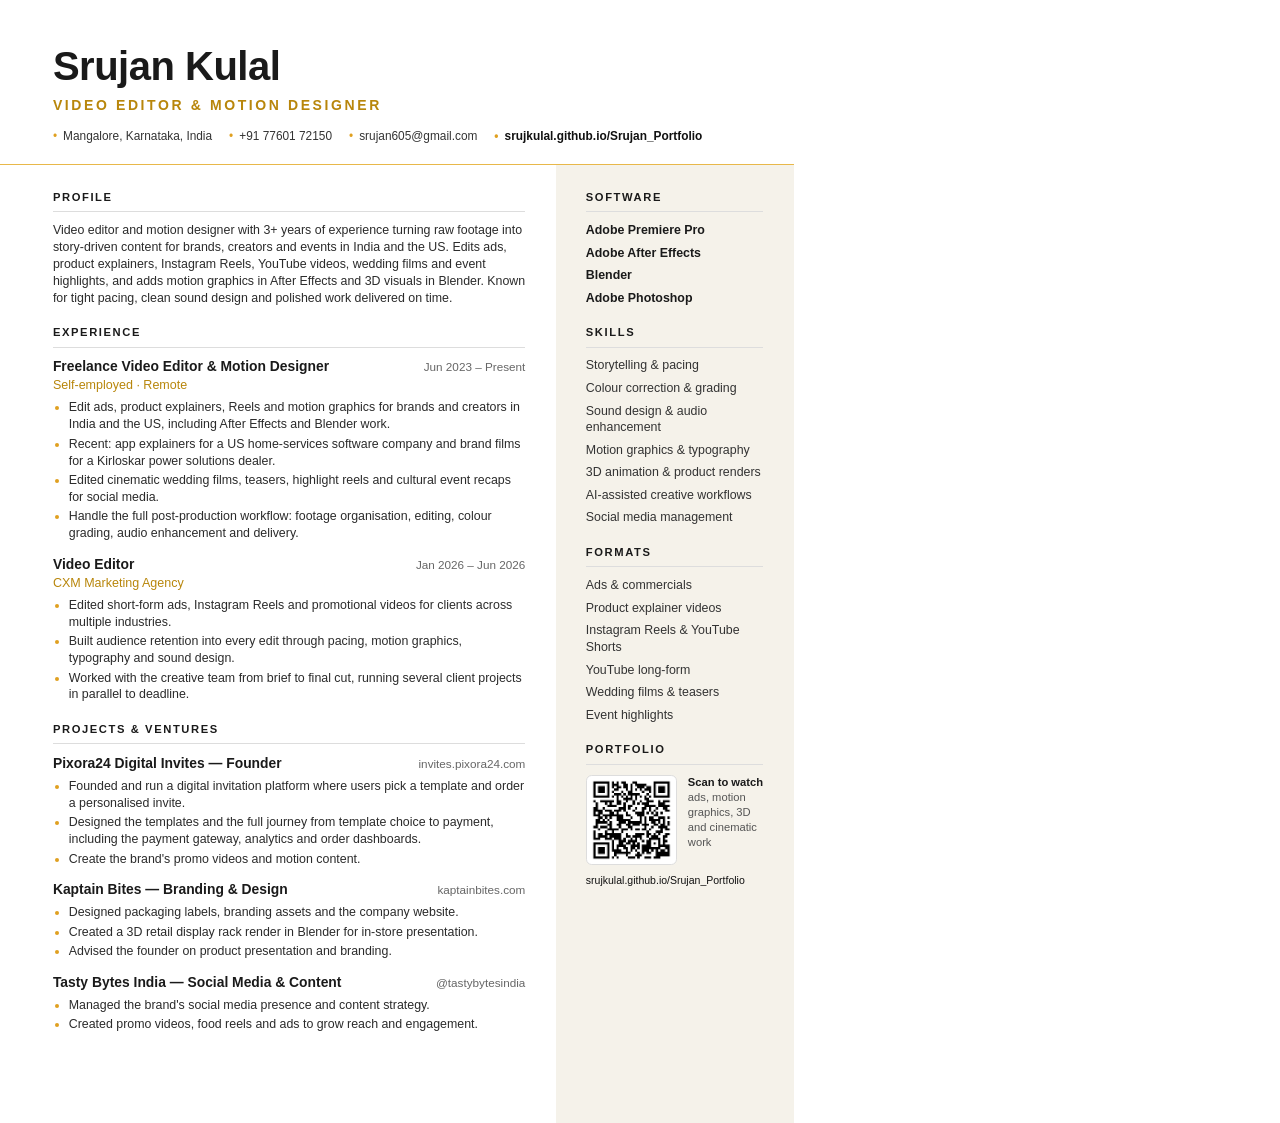
==== cv-source/Srujan_Kulal_CV.html @ d689a4cb "Update CV to match LinkedIn dates and add its HTML source Freelance Video Editor & Motion Designer n" ====
<!DOCTYPE html>
<html lang="en">
<head>
<meta charset="utf-8">
<title>Srujan Kulal – Video Editor & Motion Designer CV</title>
<style>
  @page { size: A4; margin: 0; }
  * { box-sizing: border-box; margin: 0; padding: 0; }
  html, body { width: 210mm; height: 297mm; overflow: hidden; }
  body { display: flex; flex-direction: column; }
  body { font-family: "Inter", "Helvetica Neue", Arial, sans-serif; color: #2b2b2b; font-size: 9.3pt; line-height: 1.36; -webkit-print-color-adjust: exact; print-color-adjust: exact; }
  a { color: inherit; text-decoration: none; }
  .gold { color: #b8860b; }
  header { padding: 12mm 14mm 5.5mm; border-bottom: 1.2px solid #e8b84a; }
  h1 { font-size: 30pt; font-weight: 800; letter-spacing: -0.5px; color: #1a1a1a; line-height: 1.05; }
  .role { margin-top: 2.2mm; font-size: 10.5pt; font-weight: 600; letter-spacing: 2.6px; color: #b8860b; }
  .contact { margin-top: 3.4mm; display: flex; gap: 4.5mm; font-size: 8.9pt; white-space: nowrap; color: #333; }
  .contact span::before { content: "•"; color: #e0a020; margin-right: 1.6mm; }
  .contact .strong { font-weight: 600; color: #111; }
  .wrap { display: grid; grid-template-columns: 1fr 63mm; flex: 1; min-height: 0; }
  main { padding: 6.5mm 8mm 0 14mm; }
  aside { background: #f5f2ea; padding: 6.5mm 8mm 0 8mm; }
  h2 { font-size: 8.4pt; font-weight: 700; letter-spacing: 1.6px; color: #1a1a1a; padding-bottom: 1.6mm; border-bottom: 1px solid #ddd; margin-bottom: 2.6mm; }
  section { margin-bottom: 5mm; }
  .job { margin-bottom: 3.4mm; }
  .job-head { display: flex; justify-content: space-between; align-items: baseline; }
  .job-title { font-weight: 700; font-size: 10.4pt; color: #1a1a1a; }
  .date { font-size: 8.8pt; color: #666; white-space: nowrap; }
  .org { color: #b8860b; font-size: 9.4pt; margin-top: 0.3mm; }
  ul { margin-top: 1.3mm; padding-left: 4.2mm; }
  li { margin-bottom: 0.7mm; }
  li::marker { color: #e0a020; }
  .side-list div { margin-bottom: 1.5mm; color: #333; }
  .software div { font-weight: 700; color: #1a1a1a; }
  .qr { display: flex; gap: 3mm; align-items: flex-start; margin-top: 1mm; }
  .qr img { width: 24mm; height: 24mm; border: 1px solid #ddd; border-radius: 1.5mm; padding: 1mm; background: #fff; }
  .qr p { font-size: 8.4pt; color: #555; line-height: 1.35; }
  .qr p b { color: #1a1a1a; display: block; }
  .url { margin-top: 2mm; font-size: 7.9pt; font-weight: 500; color: #111; }
</style>
</head>
<body>
<header>
  <h1>Srujan Kulal</h1>
  <div class="role">VIDEO EDITOR &amp; MOTION DESIGNER</div>
  <div class="contact">
    <span>Mangalore, Karnataka, India</span>
    <span><a href="tel:+917760172150">+91 77601 72150</a></span>
    <span><a href="mailto:srujan605@gmail.com">srujan605@gmail.com</a></span>
    <span class="strong"><a href="https://srujkulal.github.io/Srujan_Portfolio/">srujkulal.github.io/Srujan_Portfolio</a></span>
  </div>
</header>

<div class="wrap">
<main>
  <section>
    <h2>PROFILE</h2>
    <p>Video editor and motion designer with 3+ years of experience turning raw footage into story-driven content for brands, creators and events in India and the US. Edits ads, product explainers, Instagram Reels, YouTube videos, wedding films and event highlights, and adds motion graphics in After Effects and 3D visuals in Blender. Known for tight pacing, clean sound design and polished work delivered on time.</p>
  </section>

  <section>
    <h2>EXPERIENCE</h2>
    <div class="job">
      <div class="job-head"><span class="job-title">Freelance Video Editor &amp; Motion Designer</span><span class="date">Jun 2023 – Present</span></div>
      <div class="org">Self-employed · Remote</div>
      <ul>
        <li>Edit ads, product explainers, Reels and motion graphics for brands and creators in India and the US, including After Effects and Blender work.</li>
        <li>Recent: app explainers for a US home-services software company and brand films for a Kirloskar power solutions dealer.</li>
        <li>Edited cinematic wedding films, teasers, highlight reels and cultural event recaps for social media.</li>
        <li>Handle the full post-production workflow: footage organisation, editing, colour grading, audio enhancement and delivery.</li>
      </ul>
    </div>
    <div class="job">
      <div class="job-head"><span class="job-title">Video Editor</span><span class="date">Jan 2026 – Jun 2026</span></div>
      <div class="org">CXM Marketing Agency</div>
      <ul>
        <li>Edited short-form ads, Instagram Reels and promotional videos for clients across multiple industries.</li>
        <li>Built audience retention into every edit through pacing, motion graphics, typography and sound design.</li>
        <li>Worked with the creative team from brief to final cut, running several client projects in parallel to deadline.</li>
      </ul>
    </div>
  </section>

  <section>
    <h2>PROJECTS &amp; VENTURES</h2>
    <div class="job">
      <div class="job-head"><span class="job-title">Pixora24 Digital Invites — Founder</span><span class="date"><a href="https://invites.pixora24.com">invites.pixora24.com</a></span></div>
      <ul>
        <li>Founded and run a digital invitation platform where users pick a template and order a personalised invite.</li>
        <li>Designed the templates and the full journey from template choice to payment, including the payment gateway, analytics and order dashboards.</li>
        <li>Create the brand's promo videos and motion content.</li>
      </ul>
    </div>
    <div class="job">
      <div class="job-head"><span class="job-title">Kaptain Bites — Branding &amp; Design</span><span class="date"><a href="https://kaptainbites.com">kaptainbites.com</a></span></div>
      <ul>
        <li>Designed packaging labels, branding assets and the company website.</li>
        <li>Created a 3D retail display rack render in Blender for in-store presentation.</li>
        <li>Advised the founder on product presentation and branding.</li>
      </ul>
    </div>
    <div class="job">
      <div class="job-head"><span class="job-title">Tasty Bytes India — Social Media &amp; Content</span><span class="date">@tastybytesindia</span></div>
      <ul>
        <li>Managed the brand's social media presence and content strategy.</li>
        <li>Created promo videos, food reels and ads to grow reach and engagement.</li>
      </ul>
    </div>
  </section>
</main>

<aside>
  <section>
    <h2>SOFTWARE</h2>
    <div class="side-list software"><div>Adobe Premiere Pro</div><div>Adobe After Effects</div><div>Blender</div><div>Adobe Photoshop</div></div>
  </section>
  <section>
    <h2>SKILLS</h2>
    <div class="side-list"><div>Storytelling &amp; pacing</div><div>Colour correction &amp; grading</div><div>Sound design &amp; audio enhancement</div><div>Motion graphics &amp; typography</div><div>3D animation &amp; product renders</div><div>AI-assisted creative workflows</div><div>Social media management</div></div>
  </section>
  <section>
    <h2>FORMATS</h2>
    <div class="side-list"><div>Ads &amp; commercials</div><div>Product explainer videos</div><div>Instagram Reels &amp; YouTube Shorts</div><div>YouTube long-form</div><div>Wedding films &amp; teasers</div><div>Event highlights</div></div>
  </section>
  <section>
    <h2>PORTFOLIO</h2>
    <div class="qr"><img src="qr.png" alt="QR code to portfolio"><p><b>Scan to watch</b>ads, motion graphics, 3D and cinematic work</p></div>
    <div class="url"><a href="https://srujkulal.github.io/Srujan_Portfolio/">srujkulal.github.io/Srujan_Portfolio</a></div>
  </section>
</aside>
</div>
</body>
</html>
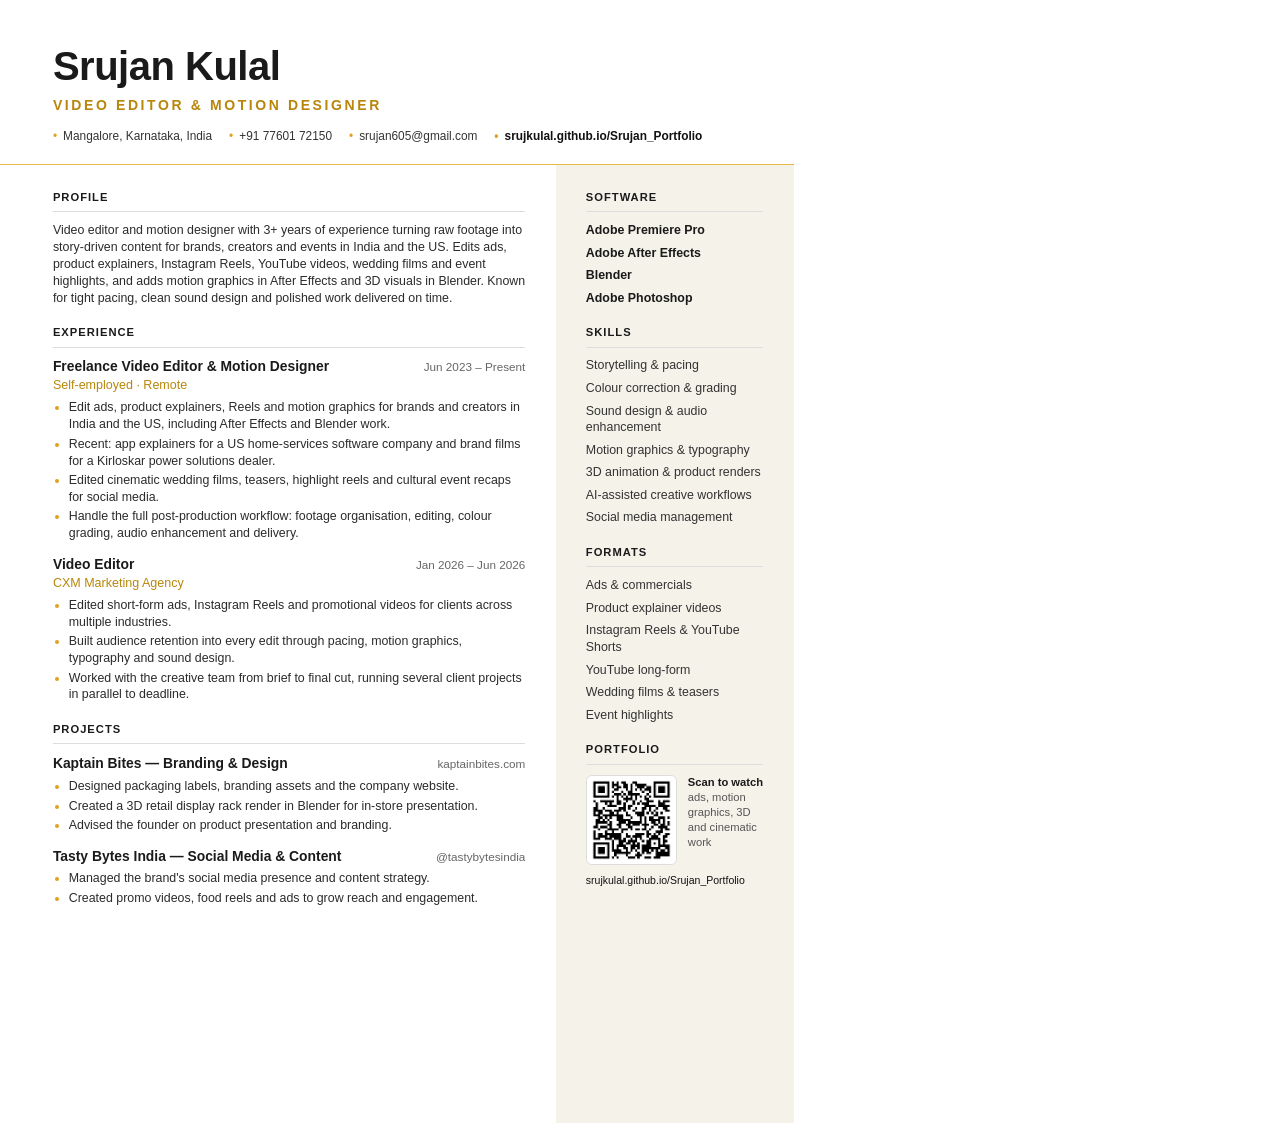
==== commit 9dafb86e: "Remove Pixora24 Digital Invites from the CV Drops the Pixora24 founder entry so the CV reads as a fu" ====
--- a/cv-source/Srujan_Kulal_CV.html
+++ b/cv-source/Srujan_Kulal_CV.html
@@ -20,7 +20,7 @@
   .wrap { display: grid; grid-template-columns: 1fr 63mm; flex: 1; min-height: 0; }
   main { padding: 6.5mm 8mm 0 14mm; }
   aside { background: #f5f2ea; padding: 6.5mm 8mm 0 8mm; }
-  h2 { font-size: 8.4pt; font-weight: 700; letter-spacing: 1.6px; color: #1a1a1a; padding-bottom: 1.6mm; border-bottom: 1px solid #ddd; margin-bottom: 2.6mm; }
+  h2 { font-size: 8.4pt; font-weight: 700; letter-spacing: 1px; color: #1a1a1a; padding-bottom: 1.6mm; border-bottom: 1px solid #ddd; margin-bottom: 2.6mm; }
   section { margin-bottom: 5mm; }
   .job { margin-bottom: 3.4mm; }
   .job-head { display: flex; justify-content: space-between; align-items: baseline; }
@@ -82,15 +82,7 @@
   </section>
 
   <section>
-    <h2>PROJECTS &amp; VENTURES</h2>
-    <div class="job">
-      <div class="job-head"><span class="job-title">Pixora24 Digital Invites — Founder</span><span class="date"><a href="https://invites.pixora24.com">invites.pixora24.com</a></span></div>
-      <ul>
-        <li>Founded and run a digital invitation platform where users pick a template and order a personalised invite.</li>
-        <li>Designed the templates and the full journey from template choice to payment, including the payment gateway, analytics and order dashboards.</li>
-        <li>Create the brand's promo videos and motion content.</li>
-      </ul>
-    </div>
+    <h2>PROJECTS</h2>
     <div class="job">
       <div class="job-head"><span class="job-title">Kaptain Bites — Branding &amp; Design</span><span class="date"><a href="https://kaptainbites.com">kaptainbites.com</a></span></div>
       <ul>
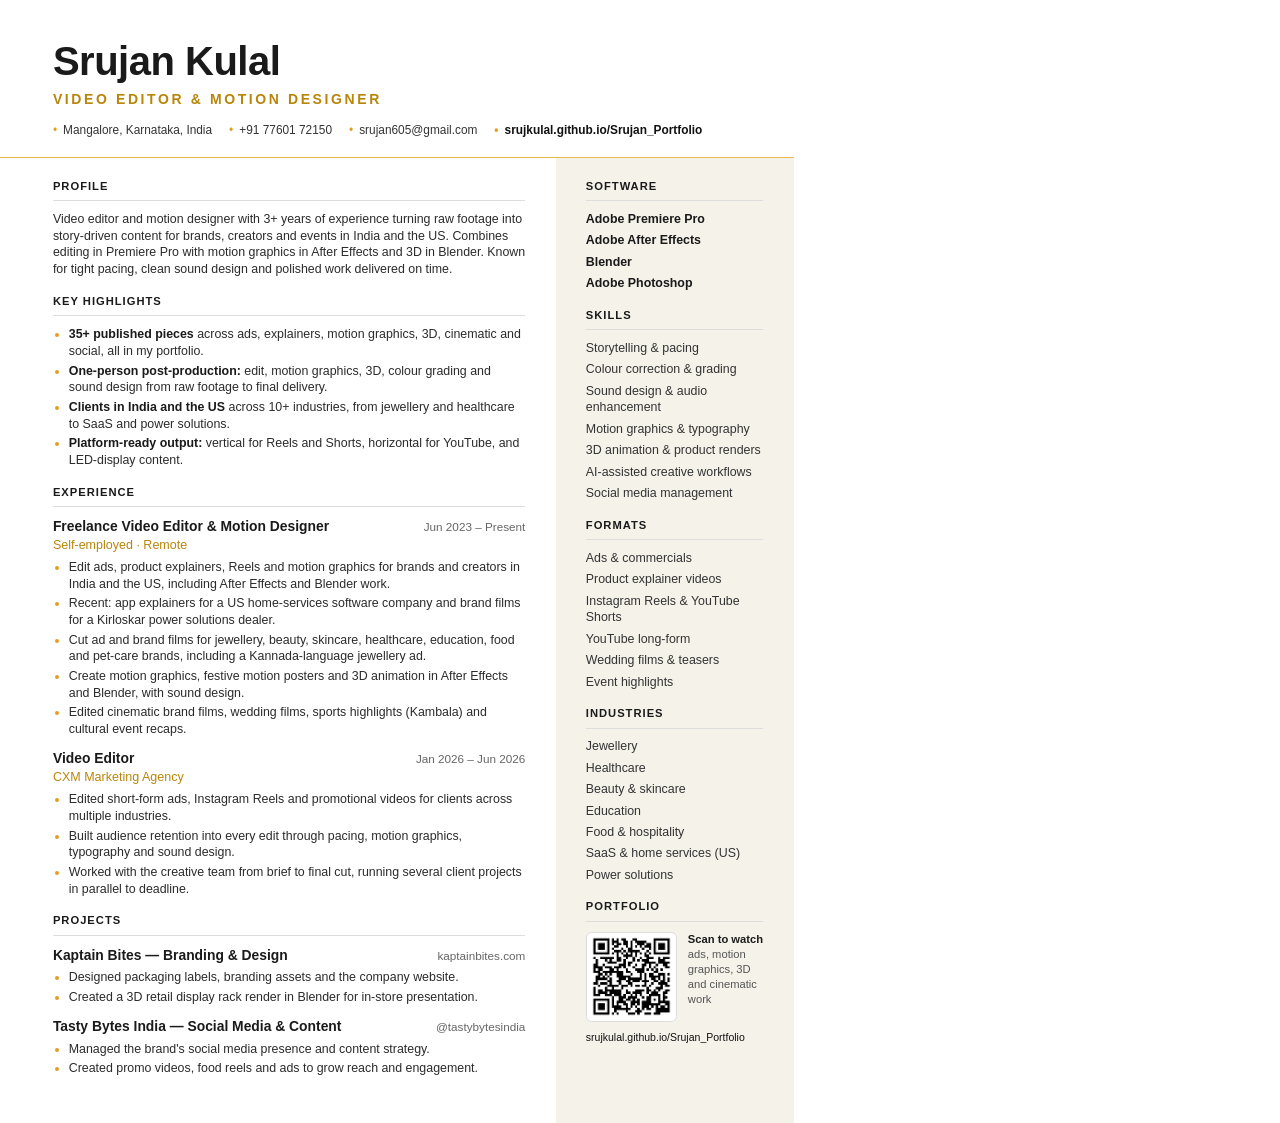
==== commit e12c8f22: "Fill out the CV with highlights, richer experience and industries Adds a Key Highlights section (35+" ====
--- a/cv-source/Srujan_Kulal_CV.html
+++ b/cv-source/Srujan_Kulal_CV.html
@@ -11,18 +11,18 @@
   body { font-family: "Inter", "Helvetica Neue", Arial, sans-serif; color: #2b2b2b; font-size: 9.3pt; line-height: 1.36; -webkit-print-color-adjust: exact; print-color-adjust: exact; }
   a { color: inherit; text-decoration: none; }
   .gold { color: #b8860b; }
-  header { padding: 12mm 14mm 5.5mm; border-bottom: 1.2px solid #e8b84a; }
+  header { padding: 10.5mm 14mm 5mm; border-bottom: 1.2px solid #e8b84a; }
   h1 { font-size: 30pt; font-weight: 800; letter-spacing: -0.5px; color: #1a1a1a; line-height: 1.05; }
   .role { margin-top: 2.2mm; font-size: 10.5pt; font-weight: 600; letter-spacing: 2.6px; color: #b8860b; }
   .contact { margin-top: 3.4mm; display: flex; gap: 4.5mm; font-size: 8.9pt; white-space: nowrap; color: #333; }
   .contact span::before { content: "•"; color: #e0a020; margin-right: 1.6mm; }
   .contact .strong { font-weight: 600; color: #111; }
   .wrap { display: grid; grid-template-columns: 1fr 63mm; flex: 1; min-height: 0; }
-  main { padding: 6.5mm 8mm 0 14mm; }
-  aside { background: #f5f2ea; padding: 6.5mm 8mm 0 8mm; }
+  main { padding: 5.5mm 8mm 0 14mm; }
+  aside { background: #f5f2ea; padding: 5.5mm 8mm 0 8mm; }
   h2 { font-size: 8.4pt; font-weight: 700; letter-spacing: 1px; color: #1a1a1a; padding-bottom: 1.6mm; border-bottom: 1px solid #ddd; margin-bottom: 2.6mm; }
-  section { margin-bottom: 5mm; }
-  .job { margin-bottom: 3.4mm; }
+  section { margin-bottom: 4.2mm; }
+  .job { margin-bottom: 3mm; }
   .job-head { display: flex; justify-content: space-between; align-items: baseline; }
   .job-title { font-weight: 700; font-size: 10.4pt; color: #1a1a1a; }
   .date { font-size: 8.8pt; color: #666; white-space: nowrap; }
@@ -30,12 +30,14 @@
   ul { margin-top: 1.3mm; padding-left: 4.2mm; }
   li { margin-bottom: 0.7mm; }
   li::marker { color: #e0a020; }
-  .side-list div { margin-bottom: 1.5mm; color: #333; }
+  .side-list div { margin-bottom: 1.2mm; color: #333; }
   .software div { font-weight: 700; color: #1a1a1a; }
   .qr { display: flex; gap: 3mm; align-items: flex-start; margin-top: 1mm; }
   .qr img { width: 24mm; height: 24mm; border: 1px solid #ddd; border-radius: 1.5mm; padding: 1mm; background: #fff; }
   .qr p { font-size: 8.4pt; color: #555; line-height: 1.35; }
   .qr p b { color: #1a1a1a; display: block; }
+  .highlights { margin-top: 0; }
+  .highlights b { color: #1a1a1a; font-weight: 600; }
   .url { margin-top: 2mm; font-size: 7.9pt; font-weight: 500; color: #111; }
 </style>
 </head>
@@ -55,7 +57,17 @@
 <main>
   <section>
     <h2>PROFILE</h2>
-    <p>Video editor and motion designer with 3+ years of experience turning raw footage into story-driven content for brands, creators and events in India and the US. Edits ads, product explainers, Instagram Reels, YouTube videos, wedding films and event highlights, and adds motion graphics in After Effects and 3D visuals in Blender. Known for tight pacing, clean sound design and polished work delivered on time.</p>
+    <p>Video editor and motion designer with 3+ years of experience turning raw footage into story-driven content for brands, creators and events in India and the US. Combines editing in Premiere Pro with motion graphics in After Effects and 3D in Blender. Known for tight pacing, clean sound design and polished work delivered on time.</p>
+  </section>
+
+  <section>
+    <h2>KEY HIGHLIGHTS</h2>
+    <ul class="highlights">
+      <li><b>35+ published pieces</b> across ads, explainers, motion graphics, 3D, cinematic and social, all in my portfolio.</li>
+      <li><b>One-person post-production:</b> edit, motion graphics, 3D, colour grading and sound design from raw footage to final delivery.</li>
+      <li><b>Clients in India and the US</b> across 10+ industries, from jewellery and healthcare to SaaS and power solutions.</li>
+      <li><b>Platform-ready output:</b> vertical for Reels and Shorts, horizontal for YouTube, and LED-display content.</li>
+    </ul>
   </section>
 
   <section>
@@ -66,8 +78,9 @@
       <ul>
         <li>Edit ads, product explainers, Reels and motion graphics for brands and creators in India and the US, including After Effects and Blender work.</li>
         <li>Recent: app explainers for a US home-services software company and brand films for a Kirloskar power solutions dealer.</li>
-        <li>Edited cinematic wedding films, teasers, highlight reels and cultural event recaps for social media.</li>
-        <li>Handle the full post-production workflow: footage organisation, editing, colour grading, audio enhancement and delivery.</li>
+        <li>Cut ad and brand films for jewellery, beauty, skincare, healthcare, education, food and pet-care brands, including a Kannada-language jewellery ad.</li>
+        <li>Create motion graphics, festive motion posters and 3D animation in After Effects and Blender, with sound design.</li>
+        <li>Edited cinematic brand films, wedding films, sports highlights (Kambala) and cultural event recaps.</li>
       </ul>
     </div>
     <div class="job">
@@ -88,7 +101,6 @@
       <ul>
         <li>Designed packaging labels, branding assets and the company website.</li>
         <li>Created a 3D retail display rack render in Blender for in-store presentation.</li>
-        <li>Advised the founder on product presentation and branding.</li>
       </ul>
     </div>
     <div class="job">
@@ -115,6 +127,10 @@
     <div class="side-list"><div>Ads &amp; commercials</div><div>Product explainer videos</div><div>Instagram Reels &amp; YouTube Shorts</div><div>YouTube long-form</div><div>Wedding films &amp; teasers</div><div>Event highlights</div></div>
   </section>
   <section>
+    <h2>INDUSTRIES</h2>
+    <div class="side-list"><div>Jewellery</div><div>Healthcare</div><div>Beauty &amp; skincare</div><div>Education</div><div>Food &amp; hospitality</div><div>SaaS &amp; home services (US)</div><div>Power solutions</div></div>
+  </section>
+  <section>
     <h2>PORTFOLIO</h2>
     <div class="qr"><img src="qr.png" alt="QR code to portfolio"><p><b>Scan to watch</b>ads, motion graphics, 3D and cinematic work</p></div>
     <div class="url"><a href="https://srujkulal.github.io/Srujan_Portfolio/">srujkulal.github.io/Srujan_Portfolio</a></div>
